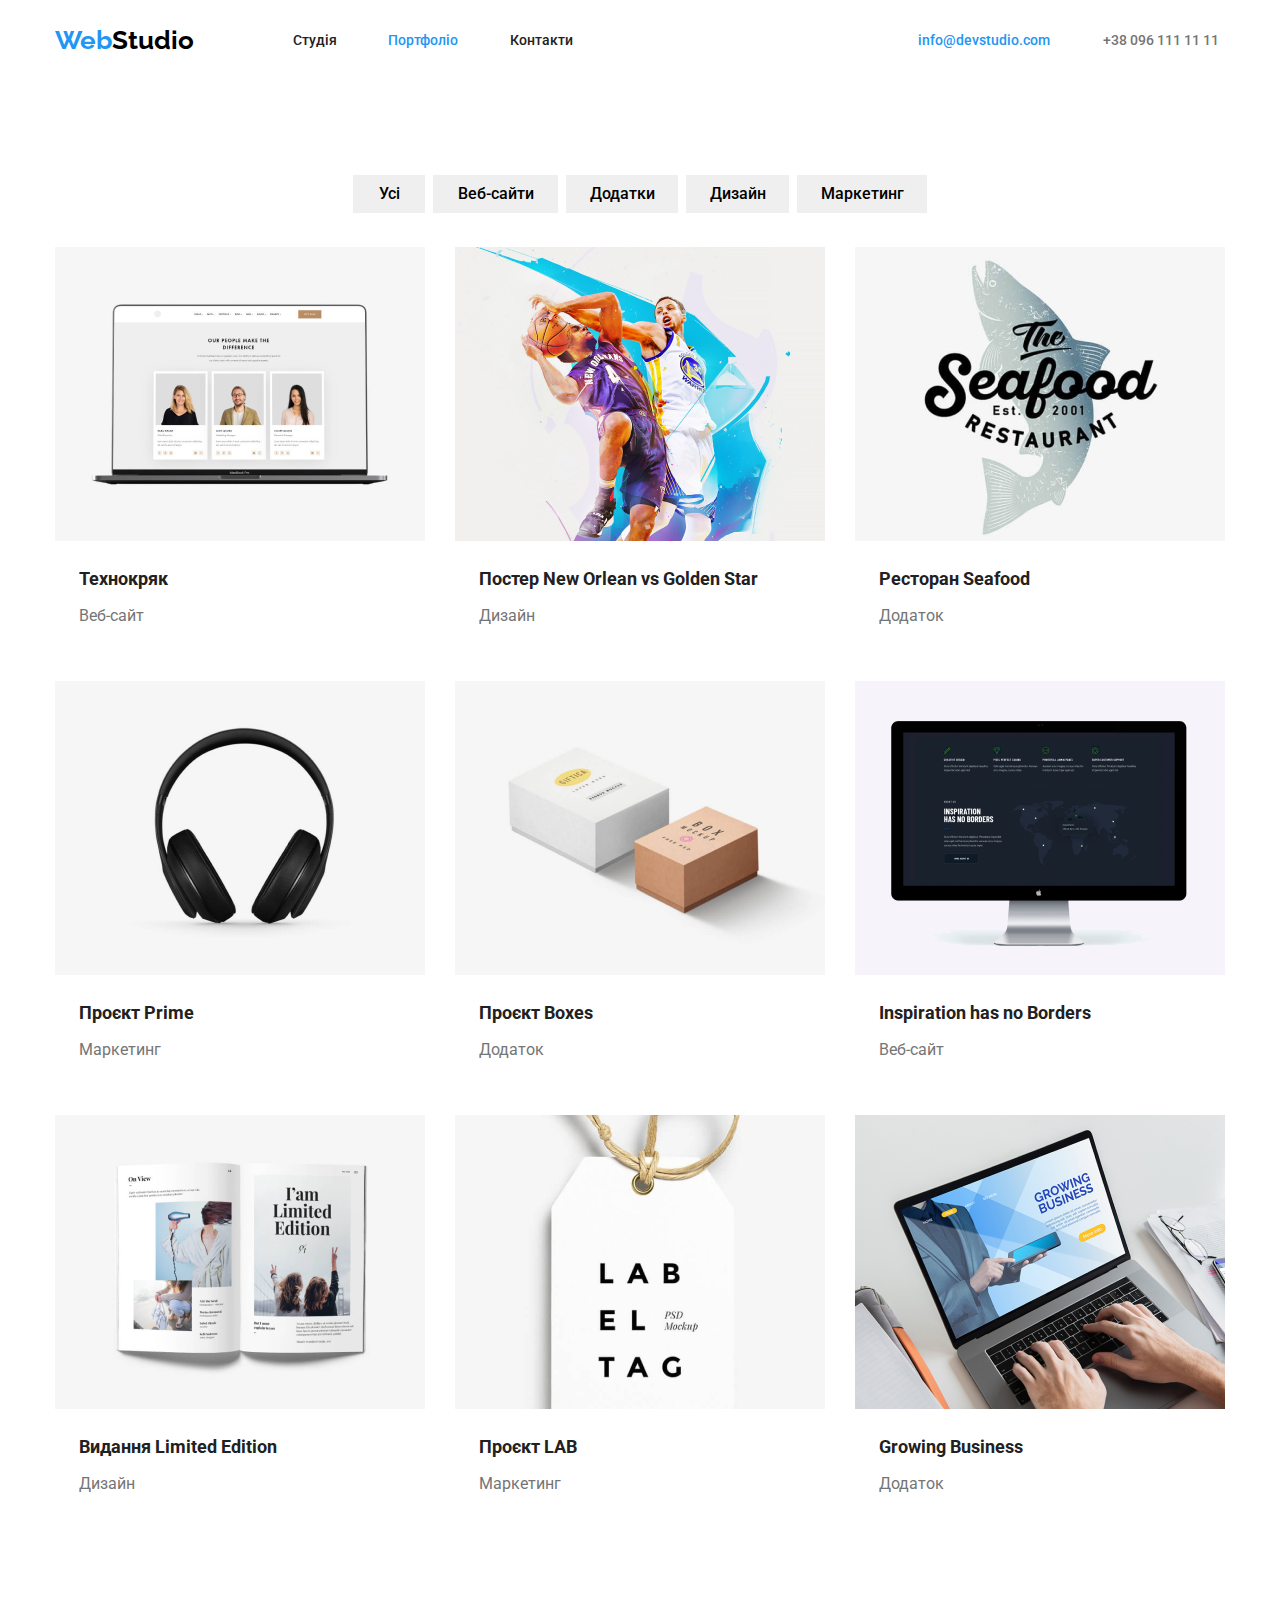
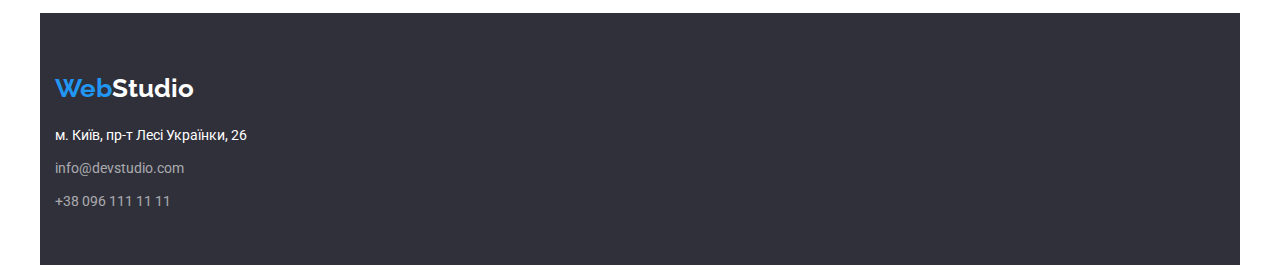
==== portfolio.html @ 96d7d7f9 "Initial commit" ====
<!DOCTYPE html>
<html lang="en">
<head>
    <meta charset="UTF-8">
    <meta http-equiv="X-UA-Compatible" content="IE=edge">
    <meta name="viewport" content="width=device-width, initial-scale=1.0">
    <title>Portfolio</title>
    <link rel="stylesheet" href="https://cdn.jsdelivr.net/npm/modern-normalize@1.1.0/modern-normalize.min.css">
    <link rel="stylesheet" href="./css/styles.css" />
    <link rel="preconnect" href="https://fonts.googleapis.com">
<link rel="preconnect" href="https://fonts.gstatic.com" crossorigin>
<link href="https://fonts.googleapis.com/css2?family=Raleway:wght@700&family=Roboto:wght@400;500;700&display=swap" rel="stylesheet">
</head>
<body>
    <header>
      <div class="conteiner conteiner_header">
        <!-- logo -->
    
          <a class="logo" href="/">
          <p class="logo_studio">
            <span class="logo-web">Web</span>Studio</p>
        </a>
        
        <!-- navigation -->
        <nav class="nav">
          
          <ul class="nav_mid">
            <li class="nav_mid_one">
              <a class="nav_mid_portfolio" href="">Студія</a>
            </li>
            <li class="nav_mid_two">
              <a class="nav_mid_st" href="./portfolio.html">Портфоліо</a>
            </li>
            <li class="nav_mid_three">
              <a class="nav_mid_kontact" href="">Контакти</a>
            </li>
           </ul>
          
        
  
        
  
        <!-- navigationRight -->
        
        <ul class="nav_right">
          <li class="nav_right_auto">
            <a class="nav_right_mail" href="mailto:info@devstudio.com">info@devstudio.com</a>
          </li>
          <li class="nav_right_auto">
            <a class="nav_right_number" href="tel:+380961111111">+38 096 111 11 11</a>
          </li>
        </ul>
        </nav>
        </div>
    </header>
       <section class="portfolio conteiner">
        <ul class="portfolio_button">
            <li class="bt_port">
                <button class="portfolio_btn_one p_button" type="button">Усі</button>
            </li>
            <li class="bt_port">
                <button class="portfolio_btn_two p_button" type="button">Веб-сайти</button>
            </li>
            <li class="bt_port">
                <button class="portfolio_btn_three p_button" type="button">Додатки</button>
            </li>
            <li class="bt_port">
                <button class="portfolio_btn_fore p_button" type="button">Дизайн</button>
            </li>
            <li class="bt_port">
                <button class="portfolio_btn_five p_button" type="button">Маркетинг</button>
            </li>
        </ul>
        <ul class="portfolio_img">
          <li class="p_block">
                <img src="/images/portfolio/img1.png" alt="img1"
                width="370"
                height="294"> 
                <div class="portfolio_img_info">
                <h3 class="portfolio_title">Технокряк</h3>
                <p class="portfolio_text">Веб-сайт</p>
              </div>
            </li>
            <li class="p_block">
                <img src="/images/portfolio/img2.png" alt="img2"
                width="370"
                height="294">
                <div class="portfolio_img_info">
                <h3 class="portfolio_title">Постер New Orlean vs Golden Star</h3>
                <p class="portfolio_text">Дизайн</p>
              </div>
            </li>
            <li class="p_block">
                <img src="/images/portfolio/img3.png" alt="img3"
                width="370"
                height="294">
                <div class="portfolio_img_info">
                <h3 class="portfolio_title">Ресторан Seafood</h3>
                <p class="portfolio_text">Додаток</p>
              </div>
            </li>
            <li class="p_block">
                <img src="/images/portfolio/img4.png" alt="img4"
                width="370"
                height="294">
                <div class="portfolio_img_info">
                <h3 class="portfolio_title">Проєкт Prime</h3>
                <p class="portfolio_text">Маркетинг</p>
              </div>
            </li>
            <li class="p_block">
                <img src="/images/portfolio/img5.png" alt="img5"
                width="370"
                height="294">
                <div class="portfolio_img_info">
                <h3 class="portfolio_title">Проєкт Boxes</h3>
                <p class="portfolio_text" >Додаток</p>
                </div>
            </li>
            <li class="p_block">
                <img src="/images/portfolio/img6.png" alt="img6"
                width="370"
                height="294">
                <div class="portfolio_img_info">
                <h3 class="portfolio_title">Inspiration has no Borders</h3>
                <p class="portfolio_text">Веб-сайт</p>
               </div>
            </li>
            <li class="p_block">
                <img src="/images/portfolio/img7.png" alt="img7"
                width="370"
                height="294">
                <div class="portfolio_img_info">
                <h3 class="portfolio_title">Видання Limited Edition</h3>
                <p class="portfolio_text">Дизайн</p>
              </div>
            </li>
            <li class="p_block">
                <img src="/images/portfolio/img8.png" alt="img8"
                width="370"
                height="294">
                <div class="portfolio_img_info">
                <h3 class="portfolio_title">Проєкт LAB</h3>
                <p class="portfolio_text">Маркетинг</p>
              </div>
            </li>
            <li class="p_block">
                <img src="/images/portfolio/img9.png" alt="img9"
                width="370"
                height="294">
                <div class="portfolio_img_info">
                <h3 class="portfolio_title">Growing Business</h3>
                <p class="portfolio_text">Додаток</p>
              </div>
            </li> 
        </ul>
       </section>
    <footer>
      <!-- footer -->
      <div class="conteiner footer">
      <a class="logo" href="/">
        <p class="logo-studio_footer"><span class="logo-web">Web</span>Studio</p>
      </a>
      <address class="address_info">
        <ul>
          <li class="address_address">
            <a class="address_city" href="">м. Київ, пр-т Лесі Українки, 26</a>
          </li>
          <li class="address_address">
            <a class="address_link" href="mailto:info@devstudio.com">info@devstudio.com</a>
          </li>
          <li class="address_address">
            <a class="address_phone" href="tel:+380961111111">+38 096 111 11 11</a>
          </li>
        </ul>
      </address>
    </div>
    </footer>
</body>
</html>
---- css/styles.css ----
/* 
цвет основного текста #757575 
цвет заголовков #212121
цвет при фокусе #2196F3
цвет в футере и при наведени на кнопки #FFFFFF
*/

:root{
    --primary-text-color: #757575;
    --title-text-color: #212121;
    --white-color: #FFFFFF;
    --accent-color: #2196F3;
    --bck-portfolio: #F5F4FA;
    --bckground-color: #2F303A;
}
body{
    font-family: 'roboto';
    font-style: normal;
    font-weight: 400;
    color: var(--title-text-color);

    /* Убрал точки и подчеркивания */
}
li{
    list-style: none;
}
a{
    text-decoration: none;
}
                 /* h1 h2 h3 h4 */
.h2, h3, h4{
    font-weight: 700;
}
/* Убрал отступы */
h1, 
h2,
h3,
h4,
p {
    margin-top: 0;
    margin-bottom: 0;
}
ul,
ol {
    margin-top: 0;
    margin-bottom: 0;
    padding-left: 0;
}
/* Что-бы не было отступов между картинками */
img {
    display: block;
}
.link {
    text-decoration: none;
}
.list {
    list-style: none;
}
.conteiner {
    width: 1200px;
    margin-left: auto;
    margin-right: auto;
    padding-left: 15px;
    padding-right: 15px;
}
/* =============================HEADER SECTION ============================*/
/* LOGO */
.conteiner_header {
    display: flex;
    align-items: center;

}


.logo{
    text-decoration: none;
    font-family: 'raleway';
    font-weight: 700;
    font-size: 26px;
    line-height: 1.2;
}

.logo_studio{
    color: #000000;
    margin-right: 93px;
    width: 145px;
}

.logo-web{
    color: var(--accent-color);
}

/* NAVIGATION */
.nav{
    display: flex;
    flex-grow: 1;
    color: var(--title-text-color);
    font-weight: 500;
    font-size: 14px;
    line-height: 1.2;
    padding-bottom: 32px;
    padding-top: 32px;
}

.nav_mid {
    display: flex;
}

.nav_mid_one,
.nav_mid_two,
.nav_mid_three:not(:last-child) {
    margin-right: 50px;
}
.nav_mid_one {
    width: 45px;
}
.nav_mid_two {
    width: 72px;
}
.nav_mid_three{
    /* margin-right: 344px; */
    width: 64px;
}

.nav_right {
    display: flex;
    margin-left: auto;
}
.nav_right_auto:not(:last-child){
    margin-right: 50px;
    width: 135px;
}
li.nav_right_auto {
    width: 122px;
}


a.nav_mid_st{
    text-decoration: none;
}

/* nav_mid st*/
.nav_mid_portfolio ,.nav_mid_kontact{
    text-decoration: none;
    list-style: none;
    color: var(--title-text-color);
    font-weight: 500;
    font-size: 14px;
    line-height: 1.2;
}
.nav_mid_st{
    color: var(--accent-color);
}
/* nav mid portfolio */
.nav_mid_if_st ,.nav_mid_if_kontact{
    text-decoration: none;
    color: var(--title-text-color);
}
.nav_mid_if_portfolio{
    text-decoration: none;
    color: var(--accent-color);
}




/* nav_right */
a.nav_right_mail{
    text-decoration: none;
    color: var(--accent-color);
}
    
.nav_right_number{
    text-decoration: none;
    color: var(--primary-text-color);
}
 /* ==========================HEADER SECTION=============================== */

 /* ===========================HERO SECTION ================================*/
.hero_sect {
    display: flex;
    flex-direction: column;
    align-items: center;
    width: 1600px;
    padding-top: 200px;
    padding-bottom: 200px;
    background-color: var(--bckground-color);
}
.hero_title {
    text-align: center;
    width: 696px;
    font-weight: 900;
    font-size: 44px;
    line-height: 1.36;
    color: var(--white-color);
    margin-bottom: 30px;
}

.hero_btn {
    width: 216px;
    height: 50px;
    padding: 0;
    border: 0;
    text-align: center;
    font-family: Roboto;
    color: var(--white-color);
    background-color: var(--accent-color);
    font-weight: 700;
    font-size: 16px;
    line-height: 1.9;
} 




 /*============================= HERO SECTION============================== */

 /*=========================== PECULIARITY SECTION========================*/

.peculiarity-conteiner{
    display: flex;
    padding-top: 94px;
    gap: 30px;
    padding-bottom: 47px;
}
.peculiarite-item{
    width: 270px;
}                             
.peculiarity-title{
    font-size: 14px;
    line-height: 1.2;
    margin-bottom: 10px;
}

.peculiarity-text{
    width: 255px;
    color: var(--primary-text-color);
    font-size: 14px;
    line-height: 1.7;
}
  /*=========================PECULIARITY SECTION=======================*/

/* =============================PROGECTS SECTION =======================*/

.progects_title{
    padding-top: 47px;
    font-size: 36px;
    line-height: 1.2;
    display: block;
    text-align: center;
    margin-bottom: 50px;
}
    

.progect_img {
    display: flex;
    gap: 30px;
    padding-bottom: 94px;
}
  /* =========================PROGECTS SECTION ========================*/

/* ============================TEAM SECTION ============================*/
.team {
    background-color: #F5F4FA;;

}
.team_title{
    font-size: 36px;
    line-height: 1.2;
    display: block;
    text-align: center;
    margin-bottom: 50px;
    padding-top: 94px;
}
.team_group {
    display: flex;
    gap: 30px;
    padding-bottom: 94px;
}
.team_info {
    padding-top: 30px;
    padding-bottom: 30px;
    text-align: center;
    background-color: var(--white-color);

}

.team_name{
    font-weight: 500;
    font-size: 16px;
    line-height: 1.2;
    margin-bottom: 10px;
    
}
.team_job{
    color: var(--primary-text-color);
    font-size: 16px;
    line-height: 1.2;
    text-align: center;
}
  /* ============================TEAM SECTION ==========================*/

/*================================ FOOTER SECTION/ ====================*/
.footer {
    height: 252px;
    background-color: var(--bckground-color);
}            
                  

.logo-studio_footer {
    color: var(--white-color);   
    padding-top: 60px;
    margin-bottom: 20px;
}
.address_info {
    width: 231px;
    padding-bottom: 60px;
    font-size: 14px;
    line-height: 1.7;
    font-style: normal;
    display: block;
}
.address_address:not(:last-child) {
    margin-bottom: 9px;
}
.address_city {
    color: var(--white-color);
}
.address_link{
    color: rgba(255, 255, 255, 0.6);
}
.address_phone {
    color: rgba(255, 255, 255, 0.6);
}
/* =======================FOOTER SECTION========================/ */

  /* =====================PORTFOLIO SECTION======================*/

         
.portfolio_button{
    
    padding-top: 94px;
    display: flex;
    justify-content: center;
    column-gap: 8px;
    margin-bottom: 34px;
}

.p_button {
    height: 38px;
    border: 0;
    font-family: roboto;
    font-style: normal;
    font-weight: 500;
    font-size: 16px;
    line-height: 1.62;
}
.p_button:hover {
    background-color: var(--accent-color);
    color: var(--white-color);
}

.portfolio_btn_one {
    padding-left: 25px;
    padding-right: 25px;
    
   
    min-width: 72px;
}
.portfolio_btn_two {
    
    min-width: 125px;
}
.portfolio_btn_three {
   
    min-width: 112px;

}
.portfolio_btn_fore {
    
    min-width: 103px;

}
.portfolio_btn_five{
    min-width: 130px;

}
/* PORTFOLIO_IMG */
.portfolio_img{
    padding-bottom: 94px;
    display: flex;
    flex-wrap: wrap;
    row-gap: 30px;
    column-gap: 30px;
}
.p_block {
    width: 370px;
    height: 404px;
}
.portfolio_img_info {
    padding-top: 20px;
    padding-bottom: 20px;
    padding-left: 24px;
}
.portfolio_title{
    font-size: 18px;
    line-height: 2;
    margin-bottom: 4px;
}
.portfolio_text{
    color: var(--primary-text-color);
    font-size: 16px;
    line-height: 1.9;
}





 /* ========================PORTFOLIO SECTION===========================*/
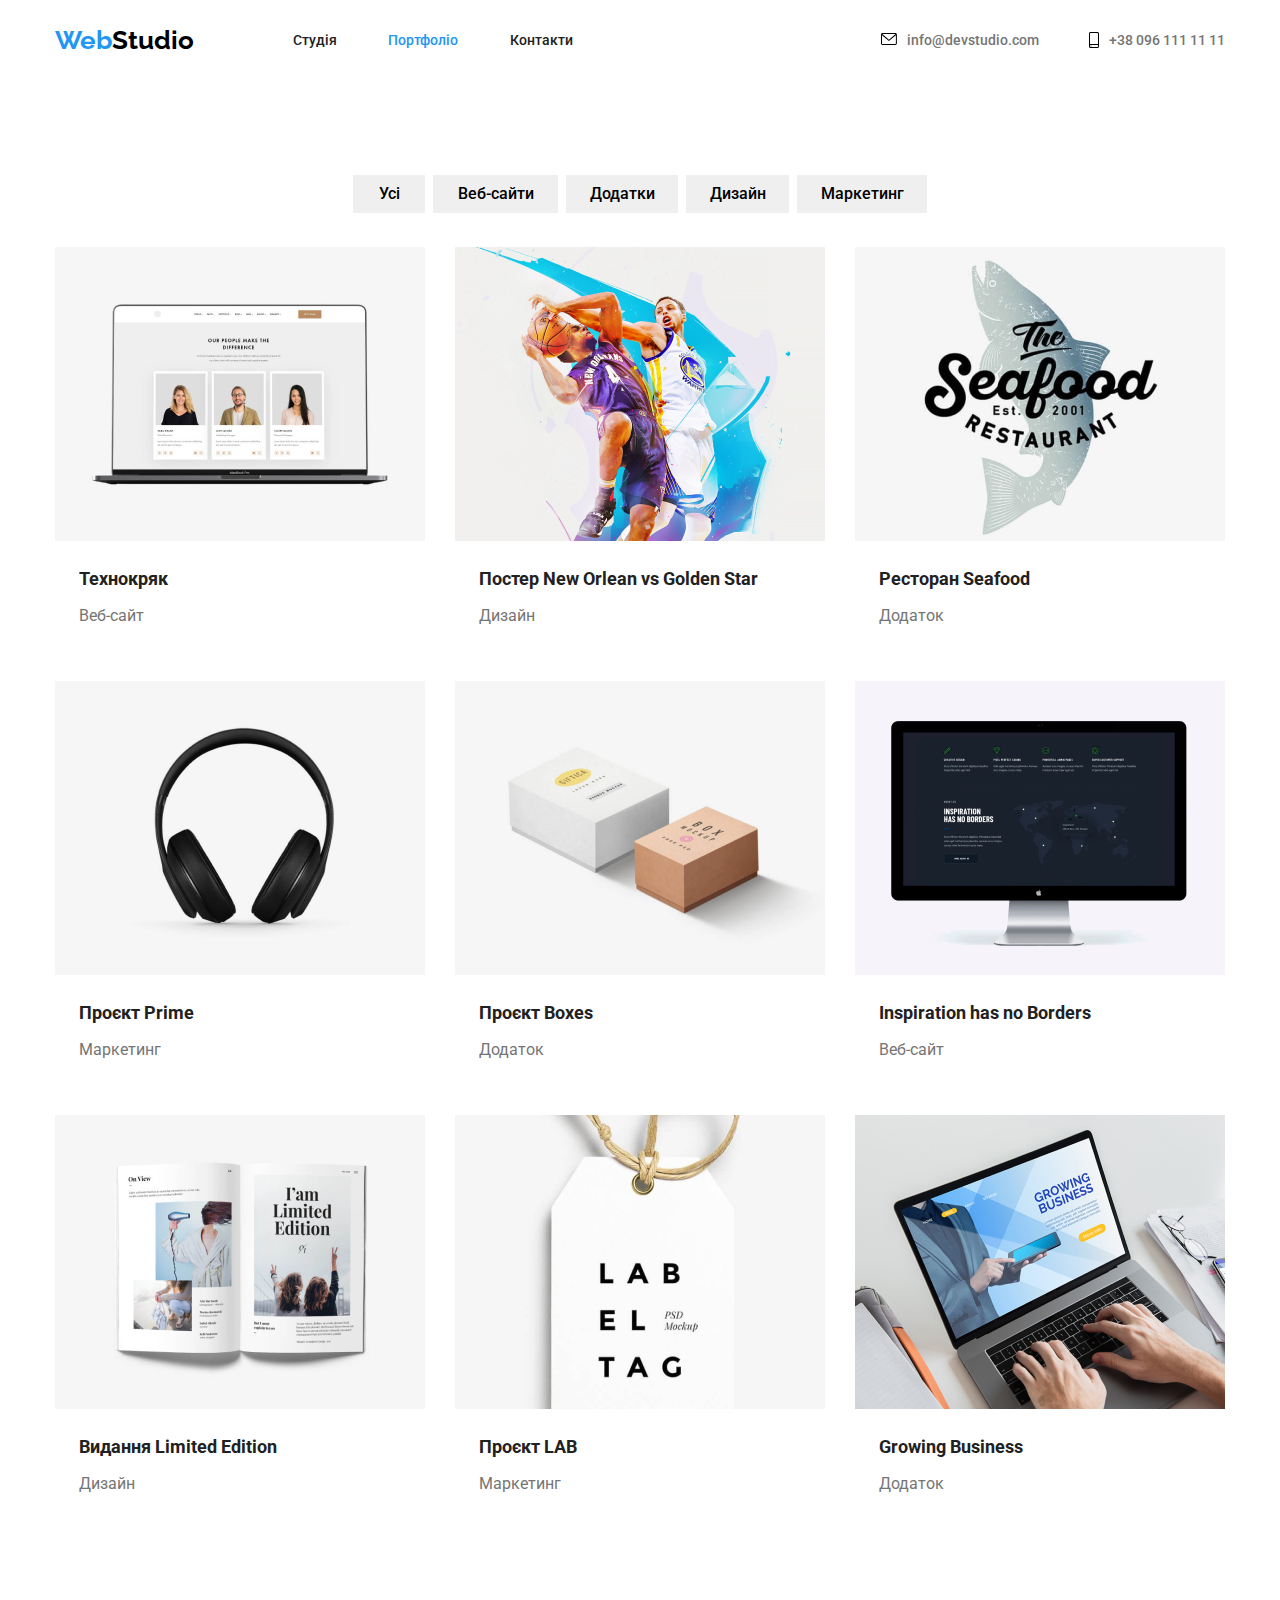
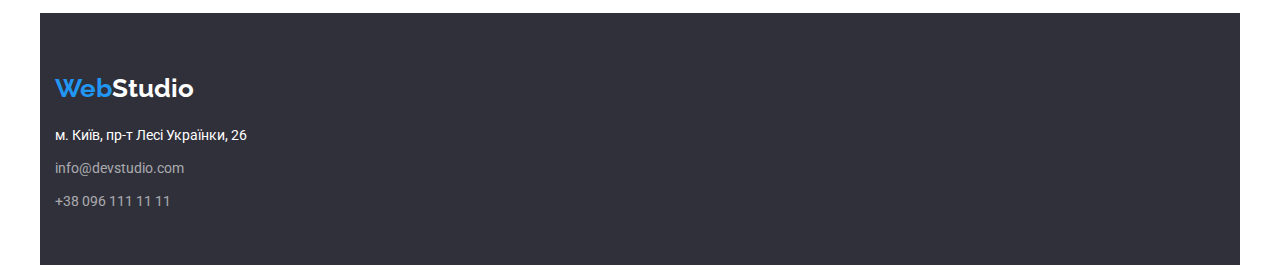
==== commit 5cfbd521: "Добавил иконки телефон и почта в хедере" ====
--- a/portfolio.html
+++ b/portfolio.html
@@ -43,15 +43,26 @@
         <!-- navigationRight -->
         
         <ul class="nav_right">
-          <li class="nav_right_auto">
+           <div class="nav_right_logo_mail">
+           <li>
+            <svg class="icon_nav_right_mail">
+            <use href="./images/sprite/symbol-defs.svg#icon-mail"></use>
+            </svg>
+           </li>
+           <li>
             <a class="nav_right_mail" href="mailto:info@devstudio.com">info@devstudio.com</a>
+           </li>
+          </div>
+           <div class="nav_right_number">
+          <li>
+            <a class="nav_right_num_color" href="tel:+380961111111">+38 096 111 11 11</a>
           </li>
-          <li class="nav_right_auto">
-            <a class="nav_right_number" href="tel:+380961111111">+38 096 111 11 11</a>
-          </li>
+          <svg class="icon-smartphone">
+            <use href="./images/sprite/symbol-defs.svg#icon-smartphone"></use>
+          </svg>
+          </div>
         </ul>
         </nav>
-        </div>
     </header>
        <section class="portfolio conteiner">
         <ul class="portfolio_button">
--- a/css/styles.css
+++ b/css/styles.css
@@ -101,9 +101,31 @@
     padding-bottom: 32px;
     padding-top: 32px;
 }
-
+.nav_mid_st{
+    color: var(--accent-color);
+}
+/* nav mid portfolio */
+.nav_mid_if_st ,.nav_mid_if_kontact{
+    text-decoration: none;
+    color: var(--title-text-color);
+}
+.nav_mid_if_portfolio{
+    text-decoration: none;
+    color: var(--accent-color);
+}
 .nav_mid {
     display: flex;
+}
+a.nav_mid_st{
+    text-decoration: none;
+}
+.nav_mid_portfolio ,.nav_mid_kontact{
+    text-decoration: none;
+    list-style: none;
+    color: var(--title-text-color);
+    font-weight: 500;
+    font-size: 14px;
+    line-height: 1.2;
 }
 
 .nav_mid_one,
@@ -117,61 +139,49 @@
 .nav_mid_two {
     width: 72px;
 }
-.nav_mid_three{
-    /* margin-right: 344px; */
+.nav_mid_three {
     width: 64px;
 }
-
+/* NAV RIGHT */
 .nav_right {
     display: flex;
     margin-left: auto;
-}
-.nav_right_auto:not(:last-child){
-    margin-right: 50px;
-    width: 135px;
-}
-li.nav_right_auto {
-    width: 122px;
-}
-
-
-a.nav_mid_st{
-    text-decoration: none;
-}
-
-/* nav_mid st*/
-.nav_mid_portfolio ,.nav_mid_kontact{
-    text-decoration: none;
-    list-style: none;
-    color: var(--title-text-color);
-    font-weight: 500;
-    font-size: 14px;
-    line-height: 1.2;
-}
-.nav_mid_st{
+    gap: 50px;
+    color: var(--primary-text-color);
+}
+
+.nav_right_logo_mail {
+    display: flex;
+    align-items: center;
+    gap: 10px;
+}
+.icon_nav_right_mail {
+    border: 24px;
+    width: 16px;
+    height: 12px;
+}
+a.nav_right_mail{
+    text-decoration: none;
+    color: var(--primary-text-color);
+}
+a.nav_right_mail:hover {
     color: var(--accent-color);
 }
-/* nav mid portfolio */
-.nav_mid_if_st ,.nav_mid_if_kontact{
-    text-decoration: none;
-    color: var(--title-text-color);
-}
-.nav_mid_if_portfolio{
-    text-decoration: none;
-    color: var(--accent-color);
-}
-
-
-
-
-/* nav_right */
-a.nav_right_mail{
-    text-decoration: none;
-    color: var(--accent-color);
-}
-    
 .nav_right_number{
-    text-decoration: none;
+    display: flex;
+    flex-direction: row-reverse;
+    align-items: center;
+    gap: 10px;
+}
+.nav_right_num_color {
+    color: var(--primary-text-color);
+}
+.nav_right_num_color:hover {
+    color: #2196F3;
+}
+.icon-smartphone {
+    width: 10px;
+    height: 16px;
     color: var(--primary-text-color);
 }
  /* ==========================HEADER SECTION=============================== */
@@ -184,7 +194,9 @@
     width: 1600px;
     padding-top: 200px;
     padding-bottom: 200px;
-    background-color: var(--bckground-color);
+    background-color: #C4C4C4;
+    background-image:linear-gradient(rgba(47, 48, 58, 0.4),rgba(47, 48, 58, 0.4)), url(/images/hero/hero.png);
+    background-size: cover;
 }
 .hero_title {
     text-align: center;
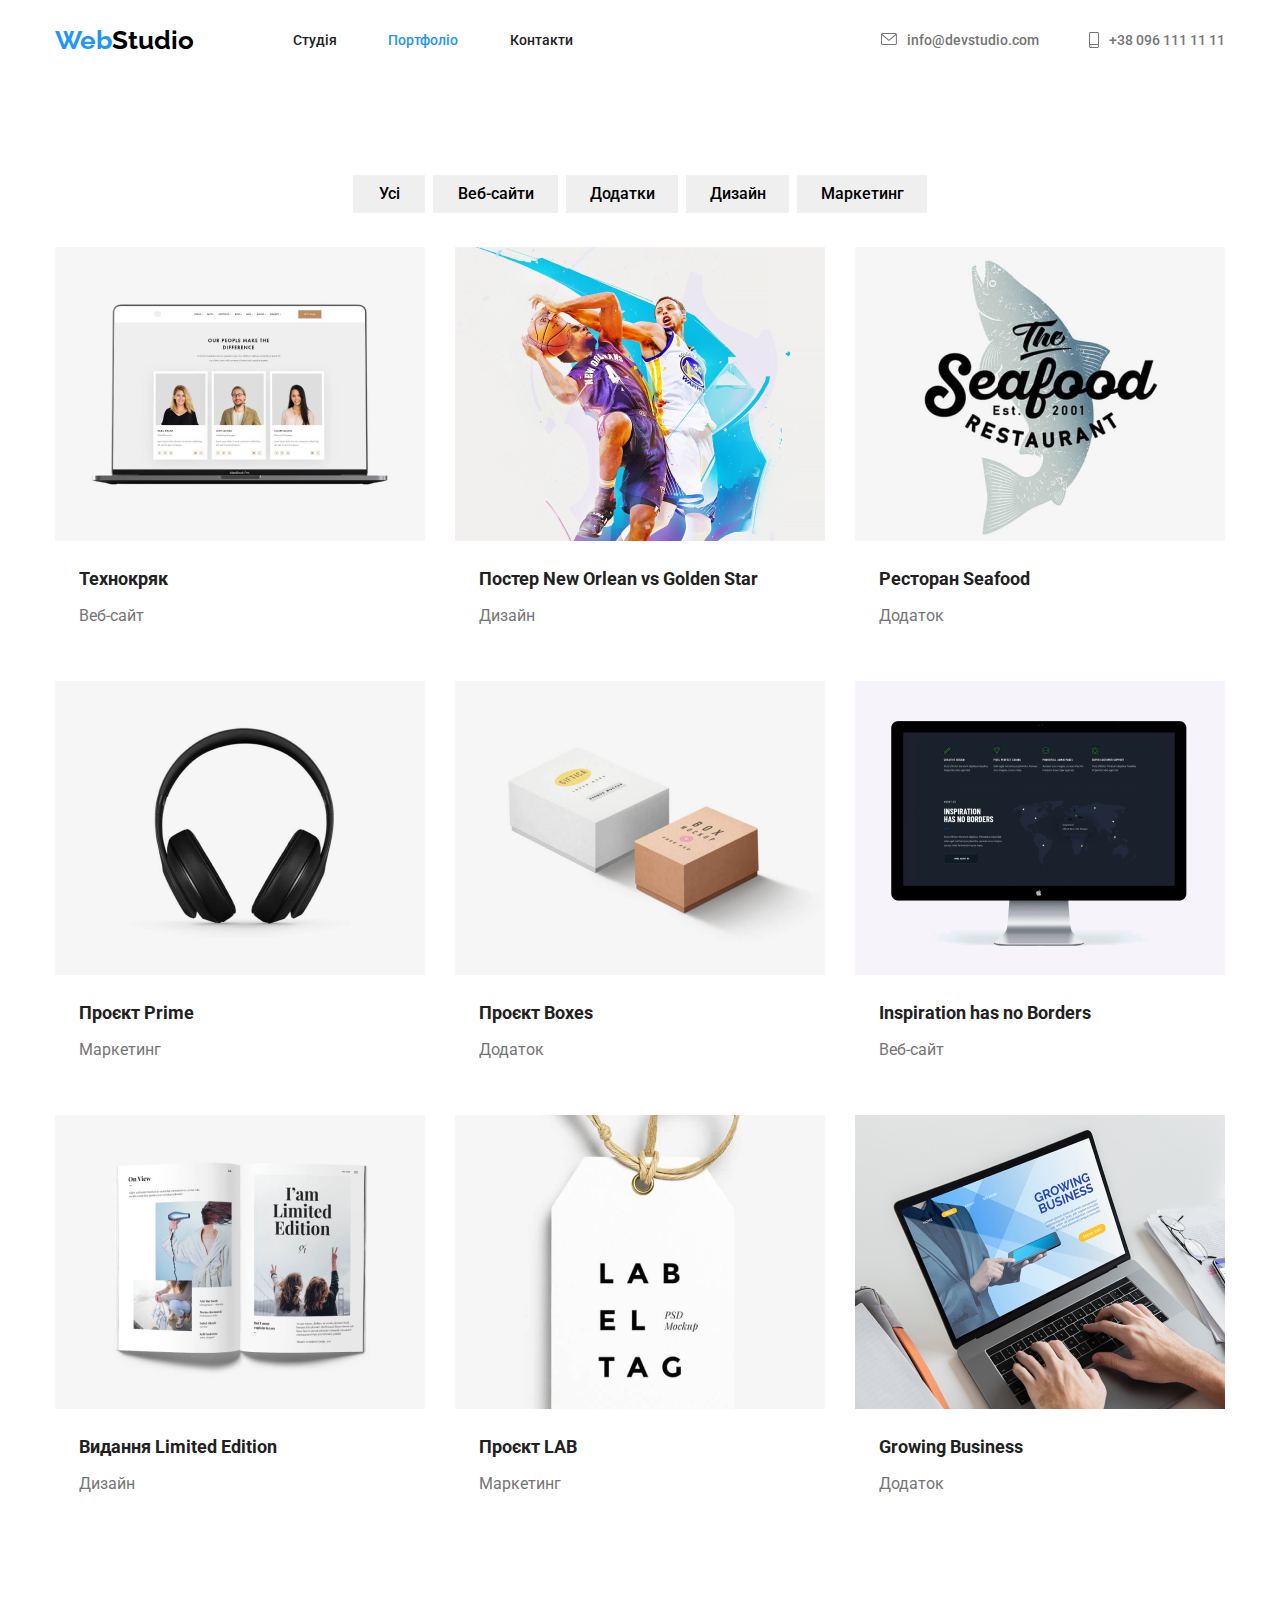
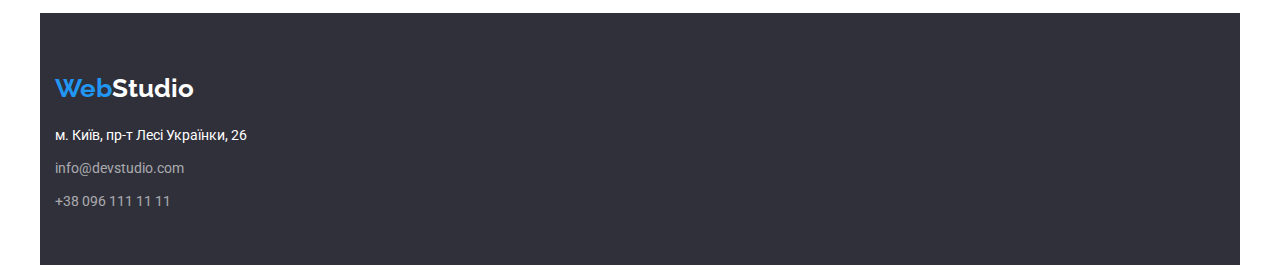
==== commit 6aa3ef72: "Пробовал сделать ховер в хедере" ====
--- a/portfolio.html
+++ b/portfolio.html
@@ -26,10 +26,10 @@
           
           <ul class="nav_mid">
             <li class="nav_mid_one">
-              <a class="nav_mid_portfolio" href="">Студія</a>
+              <a class="nav_mid_st" href="">Студія</a>
             </li>
             <li class="nav_mid_two">
-              <a class="nav_mid_st" href="./portfolio.html">Портфоліо</a>
+              <a class="nav_mid_active" href="./portfolio.html">Портфоліо</a>
             </li>
             <li class="nav_mid_three">
               <a class="nav_mid_kontact" href="">Контакти</a>
@@ -44,7 +44,7 @@
         
         <ul class="nav_right">
            <div class="nav_right_logo_mail">
-           <li>
+           <li class="nav_rigth_padding">
             <svg class="icon_nav_right_mail">
             <use href="./images/sprite/symbol-defs.svg#icon-mail"></use>
             </svg>
--- a/css/styles.css
+++ b/css/styles.css
@@ -12,6 +12,7 @@
     --accent-color: #2196F3;
     --bck-portfolio: #F5F4FA;
     --bckground-color: #2F303A;
+    --social-icons: #AFB1B8
 }
 body{
     font-family: 'roboto';
@@ -101,25 +102,17 @@
     padding-bottom: 32px;
     padding-top: 32px;
 }
-.nav_mid_st{
+.nav_mid_active{
     color: var(--accent-color);
 }
 /* nav mid portfolio */
-.nav_mid_if_st ,.nav_mid_if_kontact{
-    text-decoration: none;
-    color: var(--title-text-color);
-}
-.nav_mid_if_portfolio{
-    text-decoration: none;
-    color: var(--accent-color);
-}
 .nav_mid {
     display: flex;
 }
 a.nav_mid_st{
     text-decoration: none;
 }
-.nav_mid_portfolio ,.nav_mid_kontact{
+.nav_mid_st ,.nav_mid_portfolio ,.nav_mid_kontact{
     text-decoration: none;
     list-style: none;
     color: var(--title-text-color);
@@ -156,10 +149,15 @@
     gap: 10px;
 }
 .icon_nav_right_mail {
+    fill: var(--primary-text-color);
     border: 24px;
     width: 16px;
     height: 12px;
 }
+
+.icon_nav_right_mail:hover {
+    fill: var(--accent-color);
+}
 a.nav_right_mail{
     text-decoration: none;
     color: var(--primary-text-color);
@@ -167,6 +165,7 @@
 a.nav_right_mail:hover {
     color: var(--accent-color);
 }
+
 .nav_right_number{
     display: flex;
     flex-direction: row-reverse;
@@ -182,7 +181,10 @@
 .icon-smartphone {
     width: 10px;
     height: 16px;
-    color: var(--primary-text-color);
+    fill: var(--primary-text-color);
+}
+.icon-smartphone:hover {
+    fill: var(--accent-color);
 }
  /* ==========================HEADER SECTION=============================== */
 
@@ -274,6 +276,7 @@
 /* ============================TEAM SECTION ============================*/
 .team {
     background-color: #F5F4FA;;
+    padding-bottom: 94px;
 
 }
 .team_title{
@@ -287,11 +290,10 @@
 .team_group {
     display: flex;
     gap: 30px;
-    padding-bottom: 94px;
-}
+}
+
 .team_info {
     padding-top: 30px;
-    padding-bottom: 30px;
     text-align: center;
     background-color: var(--white-color);
 
@@ -309,6 +311,35 @@
     font-size: 16px;
     line-height: 1.2;
     text-align: center;
+}
+.team_icons {
+    padding-bottom: 41px;
+    display: flex;
+    margin-top: 16px;
+    justify-content: center;
+    gap: 10px;
+}
+.team_icons_link {
+    display: flex;
+    justify-content: center;
+    align-items: center;
+    border-radius: 50%;
+    width: 44px;
+    height: 44px;
+}
+.team_icons_link:hover,
+.team_icons_link:focus {
+    background-color: var(--accent-color);
+}
+
+.team_icons_group {
+    width: 20px;
+    height: 20px;
+    fill: var(--social-icons);
+}
+.team_icons_link:hover .team_icons_group,
+.team_icons_link:focus .team_icons_group {
+    fill: var(--white-color);
 }
   /* ============================TEAM SECTION ==========================*/
 
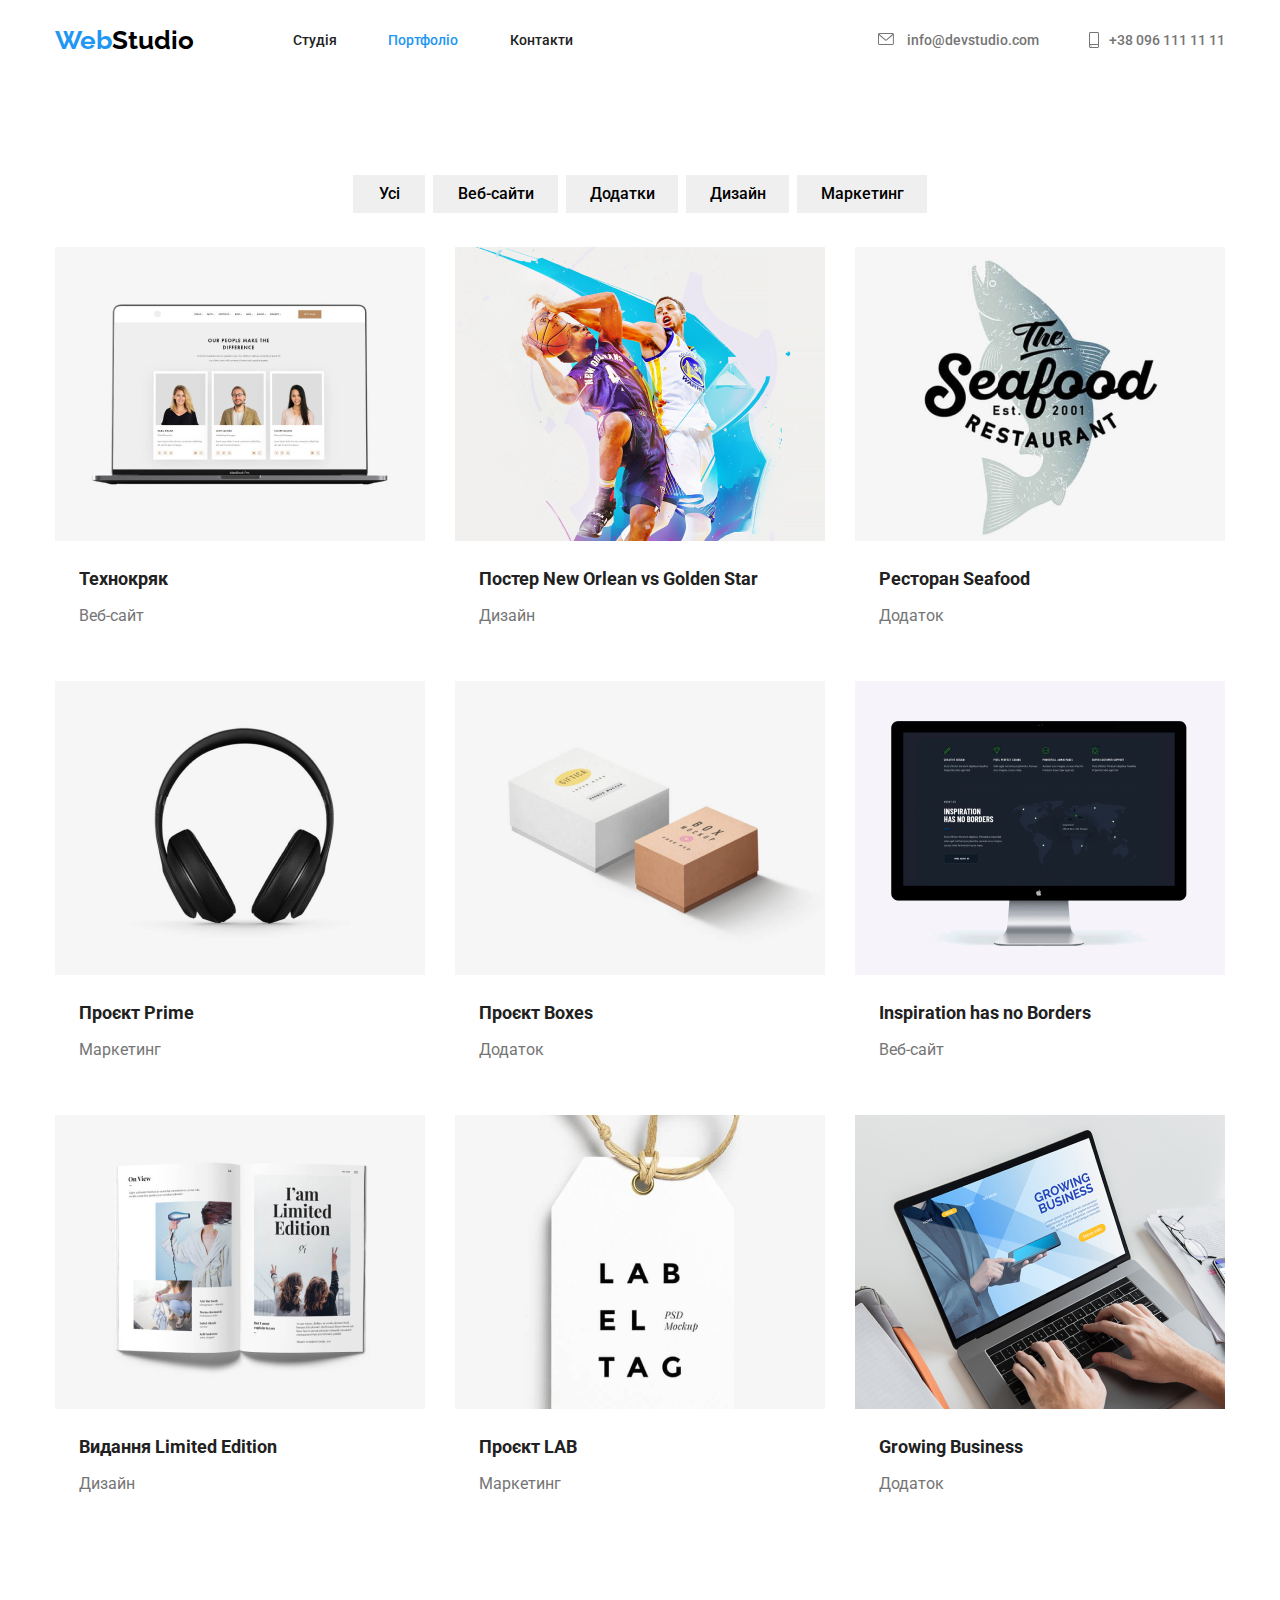
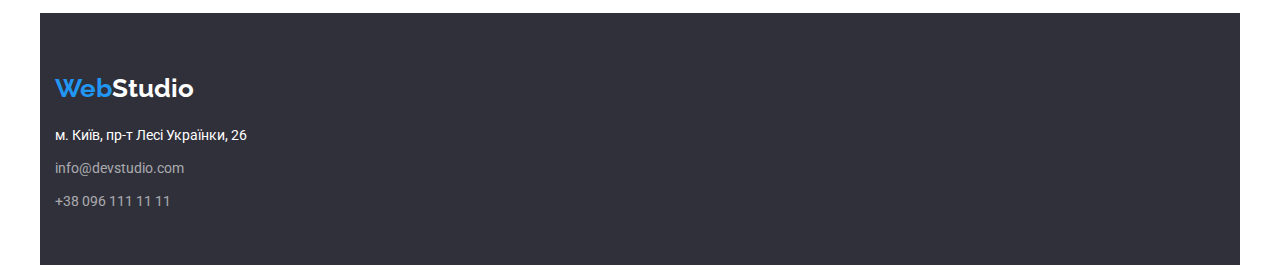
==== commit 4ecadba9: "Опять переделал правую навигацию в хедере" ====
--- a/portfolio.html
+++ b/portfolio.html
@@ -44,25 +44,37 @@
         
         <ul class="nav_right">
            <div class="nav_right_logo_mail">
-           <li class="nav_rigth_padding">
-            <svg class="icon_nav_right_mail">
-            <use href="./images/sprite/symbol-defs.svg#icon-mail"></use>
+  
+          
+  
+           <li class="nav_right_mail_group">
+             <svg 
+              width="16"
+              height="12" 
+              class="icon_nav_right_mail">
+              <use class="icon_nav_right_mail_io" href="./images/sprite/symbol-defs.svg#icon-mail"></use>
+             </svg>
+             <a class="nav_right_mail" href="mailto:info@devstudio.com">info@devstudio.com</a> 
+          </li>
+  
+          </div>
+  
+           <div class="nav_right_number">
+          <li class="nav_right_number_group">
+            <svg
+             width="10"
+             height="16" 
+               class="icon-smartphone">
+              <use href="./images/sprite/symbol-defs.svg#icon-smartphone"></use>
             </svg>
-           </li>
-           <li>
-            <a class="nav_right_mail" href="mailto:info@devstudio.com">info@devstudio.com</a>
-           </li>
+            <a class="nav_right_num_color" href="tel:+380961111111">+38 096 111 11 11</a>
+          </li>
+          
+  
           </div>
-           <div class="nav_right_number">
-          <li>
-            <a class="nav_right_num_color" href="tel:+380961111111">+38 096 111 11 11</a>
-          </li>
-          <svg class="icon-smartphone">
-            <use href="./images/sprite/symbol-defs.svg#icon-smartphone"></use>
-          </svg>
-          </div>
         </ul>
         </nav>
+  
     </header>
        <section class="portfolio conteiner">
         <ul class="portfolio_button">
--- a/css/styles.css
+++ b/css/styles.css
@@ -140,21 +140,22 @@
     display: flex;
     margin-left: auto;
     gap: 50px;
-    color: var(--primary-text-color);
+    
 }
 
 .nav_right_logo_mail {
     display: flex;
     align-items: center;
-    gap: 10px;
 }
 .icon_nav_right_mail {
     fill: var(--primary-text-color);
     border: 24px;
-    width: 16px;
-    height: 12px;
-}
-
+    margin-right: 10px;
+    
+}
+.nav_right_mail_group {
+    display: block;
+}
 .icon_nav_right_mail:hover {
     fill: var(--accent-color);
 }
@@ -166,11 +167,11 @@
     color: var(--accent-color);
 }
 
-.nav_right_number{
-    display: flex;
-    flex-direction: row-reverse;
-    align-items: center;
-    gap: 10px;
+
+
+.nav_right_number_group {
+    display: flex;
+    justify-self: center;
 }
 .nav_right_num_color {
     color: var(--primary-text-color);
@@ -179,8 +180,7 @@
     color: #2196F3;
 }
 .icon-smartphone {
-    width: 10px;
-    height: 16px;
+    margin-right: 10px;
     fill: var(--primary-text-color);
 }
 .icon-smartphone:hover {
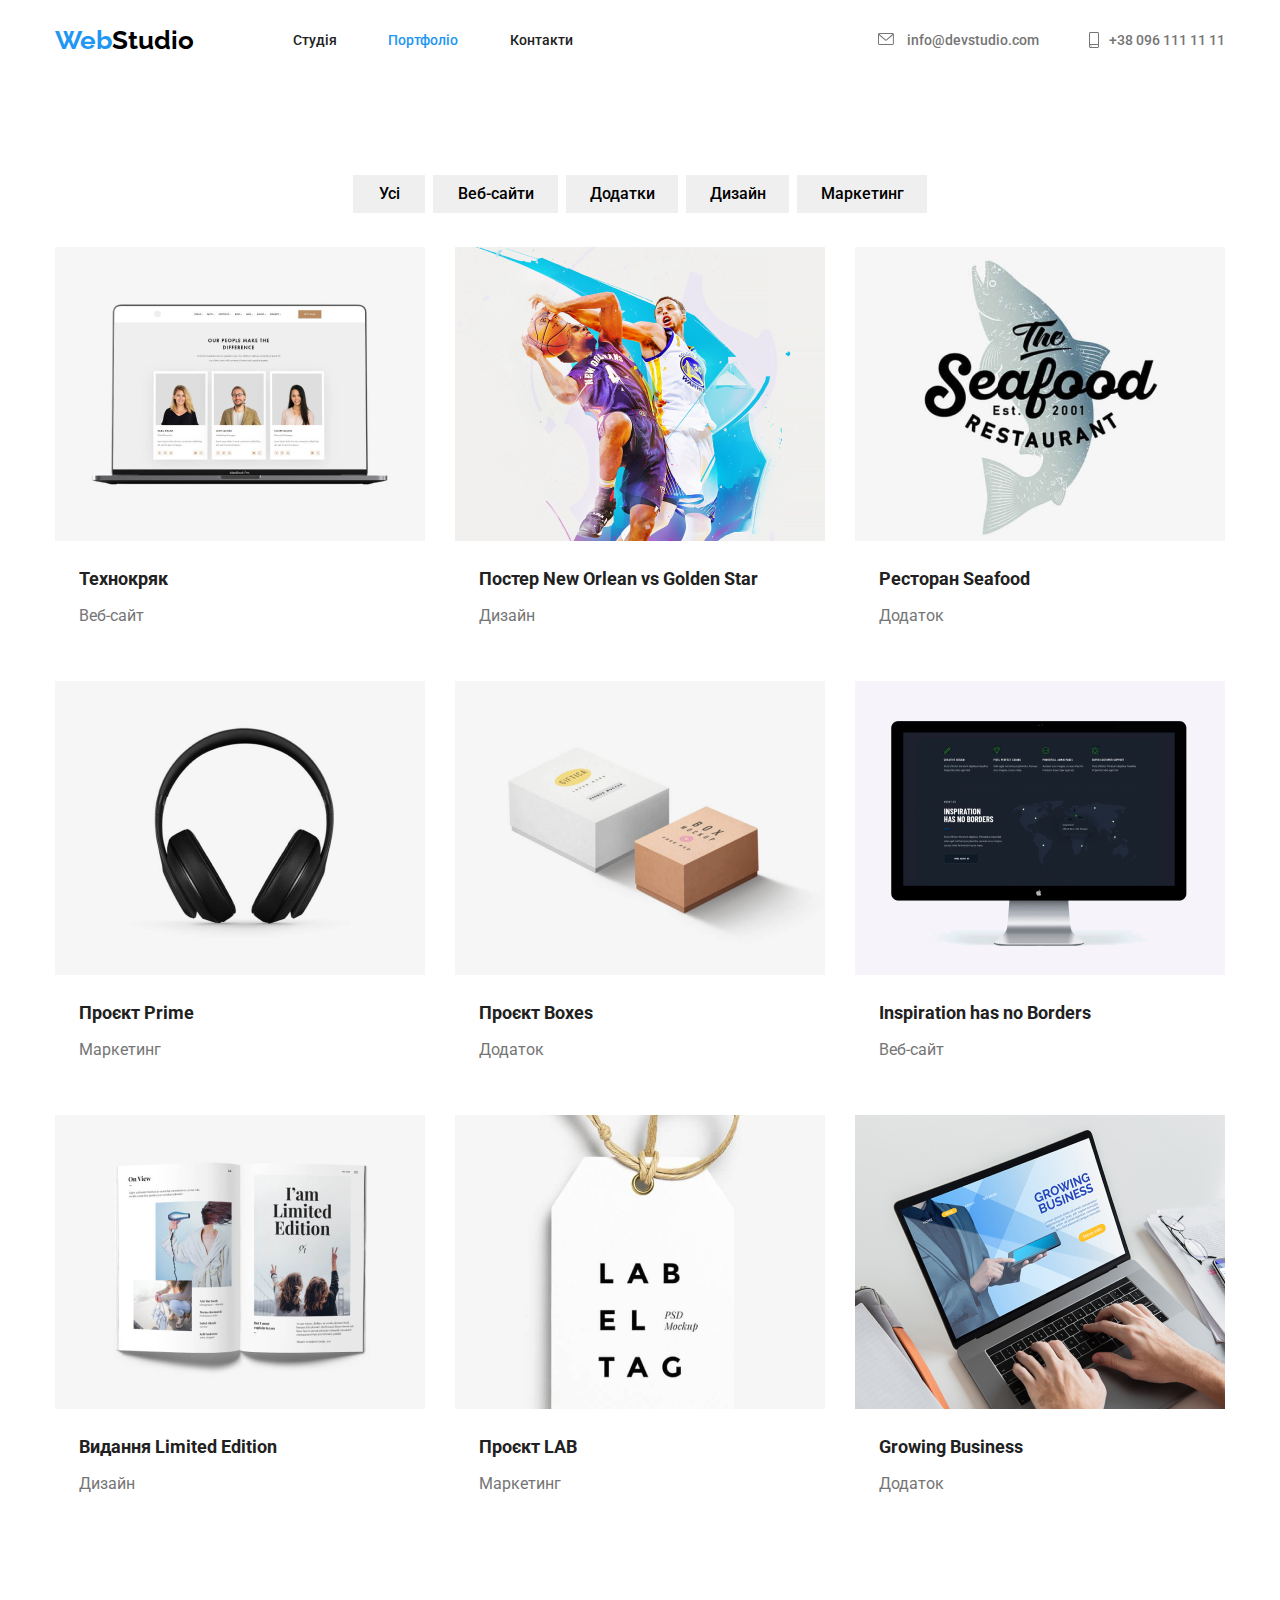
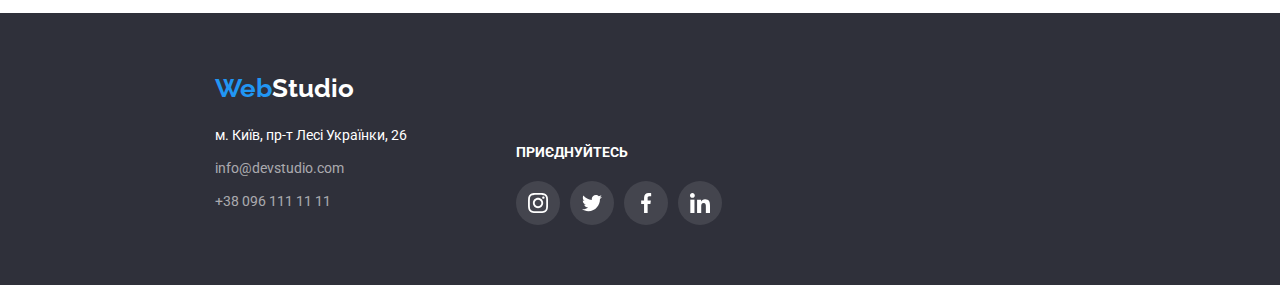
==== commit 39d67169: "Socials в футере" ====
--- a/portfolio.html
+++ b/portfolio.html
@@ -179,13 +179,18 @@
         </ul>
        </section>
     <footer>
-      <!-- footer -->
-      <div class="conteiner footer">
+      <div class="footer_conteiner">
+        <div class="conteiner footer_conteiner_flex">
+        
+        <div>
       <a class="logo" href="/">
         <p class="logo-studio_footer"><span class="logo-web">Web</span>Studio</p>
       </a>
-      <address class="address_info">
-        <ul>
+
+      
+      <address class="address">
+        
+        <ul class="address_info">
           <li class="address_address">
             <a class="address_city" href="">м. Київ, пр-т Лесі Українки, 26</a>
           </li>
@@ -197,6 +202,51 @@
           </li>
         </ul>
       </address>
+        </div>
+
+      <div class="footer_block_socials">
+      <h3 class="footer_title_h">
+        <p>
+          ПРИЄДНУЙТЕСЬ
+        </p>
+      </h3>
+      <ul class="footer_img_flex">
+        <li class="footer_title_img">
+          <svg 
+          width="20"
+          height="20">
+            <use href="./images/sprite/symbol-defs.svg#icon-instagram"></use>
+          </svg>
+        </li>
+
+      <li class="footer_title_img">
+        <svg 
+        width="20"
+        height="20">
+          <use href="./images/sprite/symbol-defs.svg#icon-twitter"></use>
+        </svg>
+      </li>
+       
+      <li class="footer_title_img">
+          <svg 
+          width="20"
+          height="20">
+          <use href="./images/sprite/symbol-defs.svg#icon-facebook"></use>
+        </svg>
+      </li>
+        
+      <li class="footer_title_img">
+          <svg 
+          width="20"
+          height="20">
+          <use href="./images/sprite/symbol-defs.svg#icon-linkedin"></use>
+        </svg>
+      </li>
+      </ul>
+    </div>
+    
+    
+    </div>
     </div>
     </footer>
 </body>
--- a/css/styles.css
+++ b/css/styles.css
@@ -237,9 +237,18 @@
     gap: 30px;
     padding-bottom: 47px;
 }
-.peculiarite-item{
+.peculiarite-item_img{
+    padding-left: 100px;
+    padding-right: 100px;
+    display: flex;
+    justify-content: center;
+    align-items: center;
     width: 270px;
-}                             
+    height: 120px;
+    margin-bottom: 30px;
+    background-color: var(--bck-portfolio);
+}
+          
 .peculiarity-title{
     font-size: 14px;
     line-height: 1.2;
@@ -343,25 +352,77 @@
 }
   /* ============================TEAM SECTION ==========================*/
 
+  /* ===========================OUR CLIENTS ===========================*/
+.clients_title {
+    font-size: 36px;
+    line-height: 1.2;
+    display: block;
+    text-align: center;
+    margin-bottom: 50px;
+}
+.client_conteiner {
+    padding-top: 94px;
+    padding-bottom: 94px;
+}
+.client_img_block {
+    display: flex;
+    gap: 30px;
+}
+.client_img {
+    padding-left: 32px;
+    padding-right: 32px;
+    fill: var(--social-icons);
+    display: flex;
+    justify-content: center;
+    align-items: center;
+    width: 170px;
+    height: 92px;
+}
+.client_img:hover {
+    fill: var(--accent-color);
+}
+  /* ===========================OUR CLIENTS ===========================*/
+
 /*================================ FOOTER SECTION/ ====================*/
-.footer {
-    height: 252px;
+           
+.footer_conteiner {
     background-color: var(--bckground-color);
-}            
-                  
+    width: 1600px;
+    margin-left: auto;
+    margin-right: auto;
+}       
+.footer_conteiner_flex {
+    display: flex;
+    padding-bottom: 60px;
+    padding-top: 60px;
+}     
 
 .logo-studio_footer {
-    color: var(--white-color);   
-    padding-top: 60px;
+    color: var(--white-color);  
     margin-bottom: 20px;
 }
+.footer_img_flex {
+    display: flex;
+    gap: 10px;
+    margin-top: 20px;
+}
+.footer_title_h {
+    font-size: 14px;
+    line-height: 1.14;
+    color: var(--white-color);
+
+}
+
 .address_info {
     width: 231px;
-    padding-bottom: 60px;
     font-size: 14px;
     line-height: 1.7;
     font-style: normal;
     display: block;
+    margin-right: 70px;
+}
+.footer_block_socials {
+    padding-top: 72px;
 }
 .address_address:not(:last-child) {
     margin-bottom: 9px;
@@ -374,6 +435,19 @@
 }
 .address_phone {
     color: rgba(255, 255, 255, 0.6);
+}
+.footer_title_img {
+    display: flex;
+    justify-content: center;
+    align-items: center;
+    width: 44px;
+    height: 44px;
+    fill: var(--white-color);
+    background-color: rgba(255, 255, 255, 0.1);
+    border-radius: 50%;
+}
+.footer_title_img:hover {
+    background-color: var(--accent-color);
 }
 /* =======================FOOTER SECTION========================/ */
 
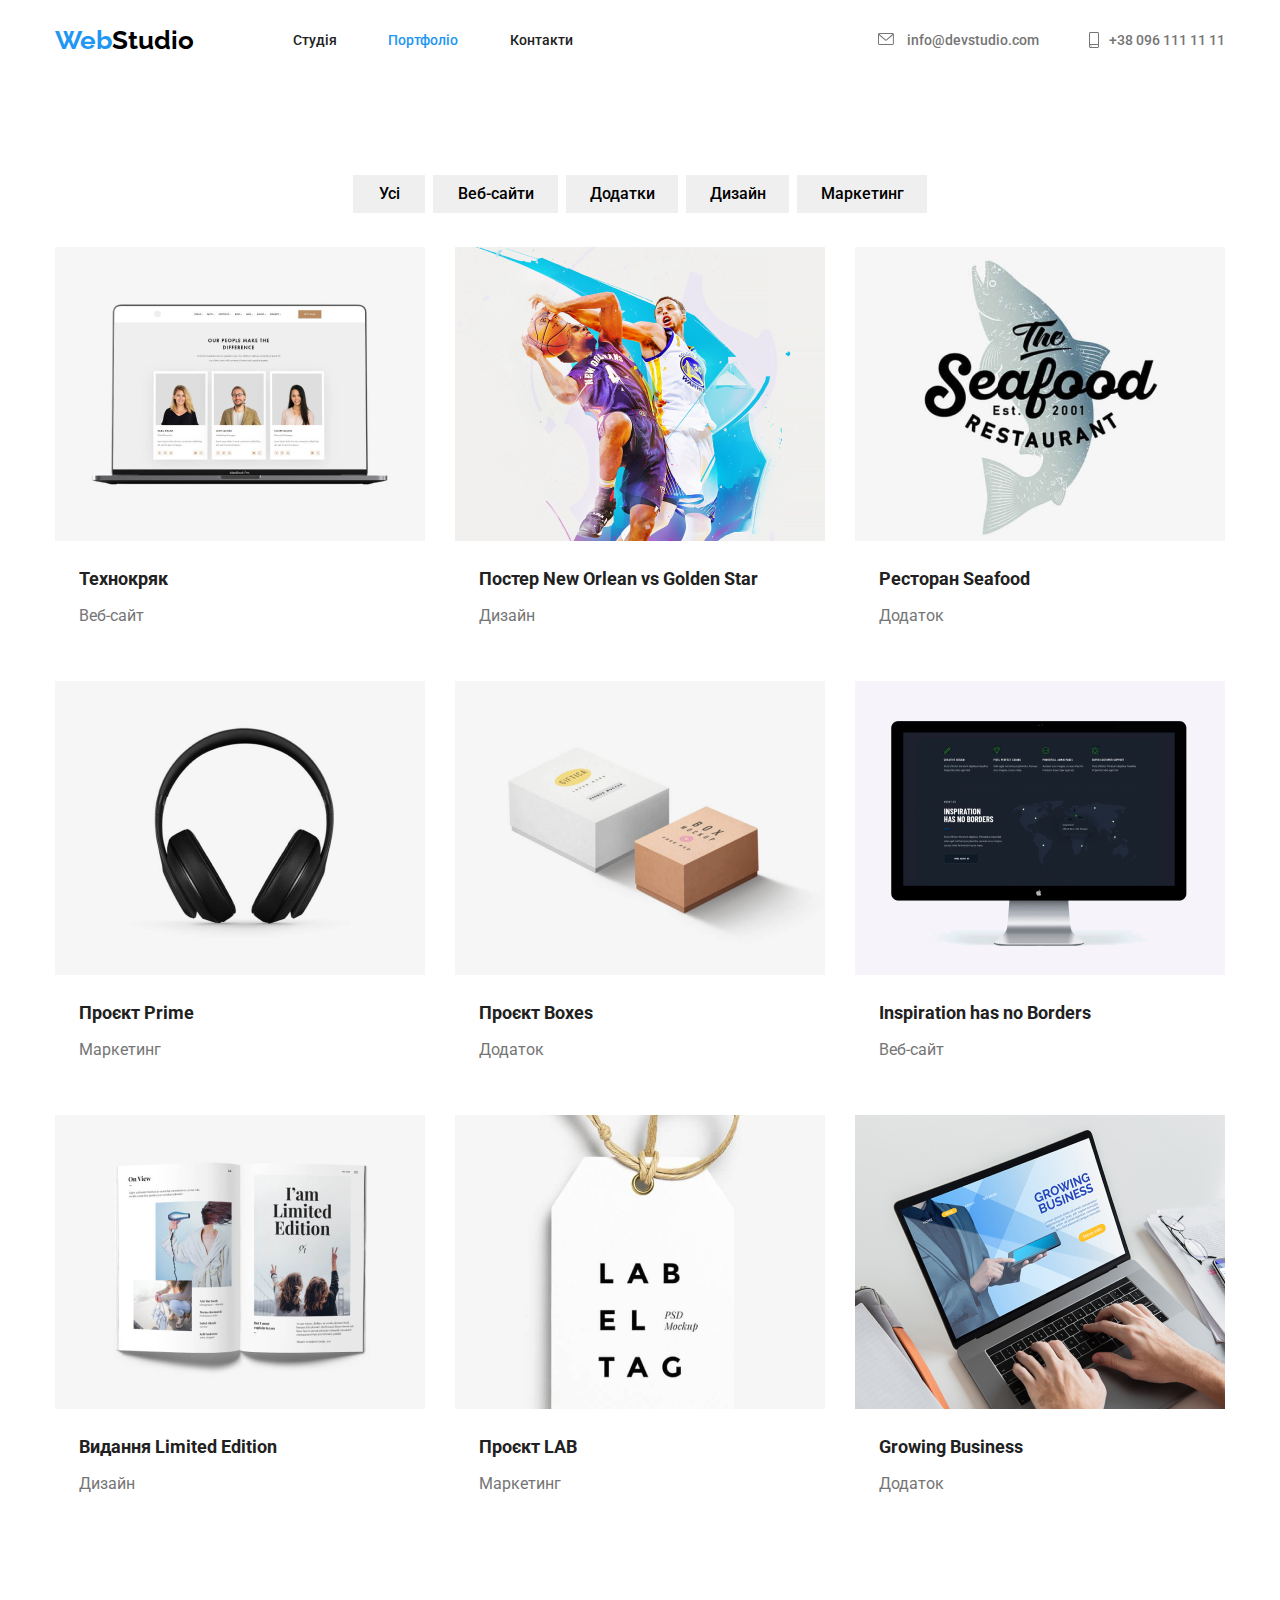
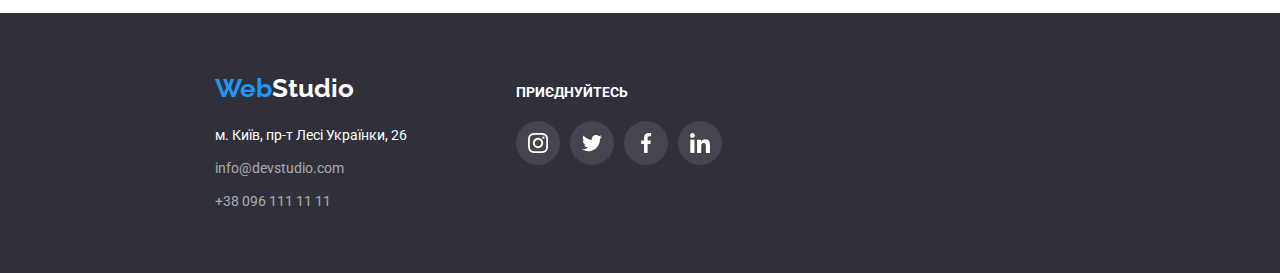
==== commit 5e94bfc7: "Проверил и внес правки в код HTML" ====
--- a/portfolio.html
+++ b/portfolio.html
@@ -43,7 +43,7 @@
         <!-- navigationRight -->
         
         <ul class="nav_right">
-           <div class="nav_right_logo_mail">
+          
   
           
   
@@ -57,9 +57,8 @@
              <a class="nav_right_mail" href="mailto:info@devstudio.com">info@devstudio.com</a> 
           </li>
   
-          </div>
-  
-           <div class="nav_right_number">
+          
+           
           <li class="nav_right_number_group">
             <svg
              width="10"
@@ -71,10 +70,10 @@
           </li>
           
   
-          </div>
+          
         </ul>
         </nav>
-  
+      </div>
     </header>
        <section class="portfolio conteiner">
         <ul class="portfolio_button">
@@ -206,9 +205,7 @@
 
       <div class="footer_block_socials">
       <h3 class="footer_title_h">
-        <p>
           ПРИЄДНУЙТЕСЬ
-        </p>
       </h3>
       <ul class="footer_img_flex">
         <li class="footer_title_img">
--- a/css/styles.css
+++ b/css/styles.css
@@ -102,17 +102,20 @@
     padding-bottom: 32px;
     padding-top: 32px;
 }
-.nav_mid_active{
-    color: var(--accent-color);
-}
+
+
 /* nav mid portfolio */
 .nav_mid {
     display: flex;
 }
+
 a.nav_mid_st{
     text-decoration: none;
 }
-.nav_mid_st ,.nav_mid_portfolio ,.nav_mid_kontact{
+.nav_mid_st,
+.nav_mid_portfolio,
+.nav_mid_kontact{
+    display: inline-block;
     text-decoration: none;
     list-style: none;
     color: var(--title-text-color);
@@ -120,6 +123,21 @@
     font-size: 14px;
     line-height: 1.2;
 }
+.nav_mid_active {
+    color: var(--accent-color);
+}
+.nav_mid_st:hover,
+.nav_mid_st:focus {
+    color: var(--accent-color);
+}
+.nav_mid_portfolio:hover,
+.nav_mid_portfolio:focus{
+    color: var(--accent-color);
+}
+.nav_mid_kontact:hover,
+.nav_mid_kontact:focus {
+    color: var(--accent-color);
+}
 
 .nav_mid_one,
 .nav_mid_two,
@@ -135,56 +153,55 @@
 .nav_mid_three {
     width: 64px;
 }
+
 /* NAV RIGHT */
 .nav_right {
     display: flex;
     margin-left: auto;
-    gap: 50px;
-    
-}
-
-.nav_right_logo_mail {
-    display: flex;
-    align-items: center;
-}
+    gap: 50px;   
+}
+
 .icon_nav_right_mail {
     fill: var(--primary-text-color);
     border: 24px;
-    margin-right: 10px;
-    
-}
-.nav_right_mail_group {
-    display: block;
-}
-.icon_nav_right_mail:hover {
+    margin-right: 10px;  
+}
+
+.icon_nav_right_mail:hover,
+.icon_nav_right_mail:focus {
     fill: var(--accent-color);
 }
+
 a.nav_right_mail{
     text-decoration: none;
     color: var(--primary-text-color);
 }
-a.nav_right_mail:hover {
+
+a.nav_right_mail:hover,
+a.nav_right_mail:focus {
     color: var(--accent-color);
 }
 
-
-
 .nav_right_number_group {
     display: flex;
     justify-self: center;
 }
-.nav_right_num_color {
-    color: var(--primary-text-color);
-}
-.nav_right_num_color:hover {
-    color: #2196F3;
-}
+
 .icon-smartphone {
     margin-right: 10px;
     fill: var(--primary-text-color);
 }
-.icon-smartphone:hover {
+.icon-smartphone:hover,
+.icon-smartphone:focus {
     fill: var(--accent-color);
+}
+
+.nav_right_num_color {
+    color: var(--primary-text-color);
+}
+.nav_right_num_color:hover,
+.nav_right_num_color:focus {
+    color: #2196F3;
 }
  /* ==========================HEADER SECTION=============================== */
 
@@ -305,7 +322,6 @@
     padding-top: 30px;
     text-align: center;
     background-color: var(--white-color);
-
 }
 
 .team_name{
@@ -328,6 +344,7 @@
     justify-content: center;
     gap: 10px;
 }
+
 .team_icons_link {
     display: flex;
     justify-content: center;
@@ -366,19 +383,26 @@
 }
 .client_img_block {
     display: flex;
-    gap: 30px;
-}
+    justify-content: center;
+    align-items: center;
+    gap: 30px;   
+    
+}
+
 .client_img {
     padding-left: 32px;
     padding-right: 32px;
-    fill: var(--social-icons);
-    display: flex;
-    justify-content: center;
-    align-items: center;
     width: 170px;
     height: 92px;
-}
-.client_img:hover {
+    fill: var(--social-icons);
+    display: flex;
+    justify-content: center;
+    align-items: center;
+    border: 1px solid #AFB1B8 
+}
+
+.client_img:hover,
+.client_img:focus {
     fill: var(--accent-color);
 }
   /* ===========================OUR CLIENTS ===========================*/
@@ -422,7 +446,7 @@
     margin-right: 70px;
 }
 .footer_block_socials {
-    padding-top: 72px;
+    padding-top: 12px;
 }
 .address_address:not(:last-child) {
     margin-bottom: 9px;
@@ -446,7 +470,8 @@
     background-color: rgba(255, 255, 255, 0.1);
     border-radius: 50%;
 }
-.footer_title_img:hover {
+.footer_title_img:hover,
+.footer_title_img:focus {
     background-color: var(--accent-color);
 }
 /* =======================FOOTER SECTION========================/ */
@@ -472,7 +497,8 @@
     font-size: 16px;
     line-height: 1.62;
 }
-.p_button:hover {
+.p_button:hover,
+.p_button:focus {
     background-color: var(--accent-color);
     color: var(--white-color);
 }
